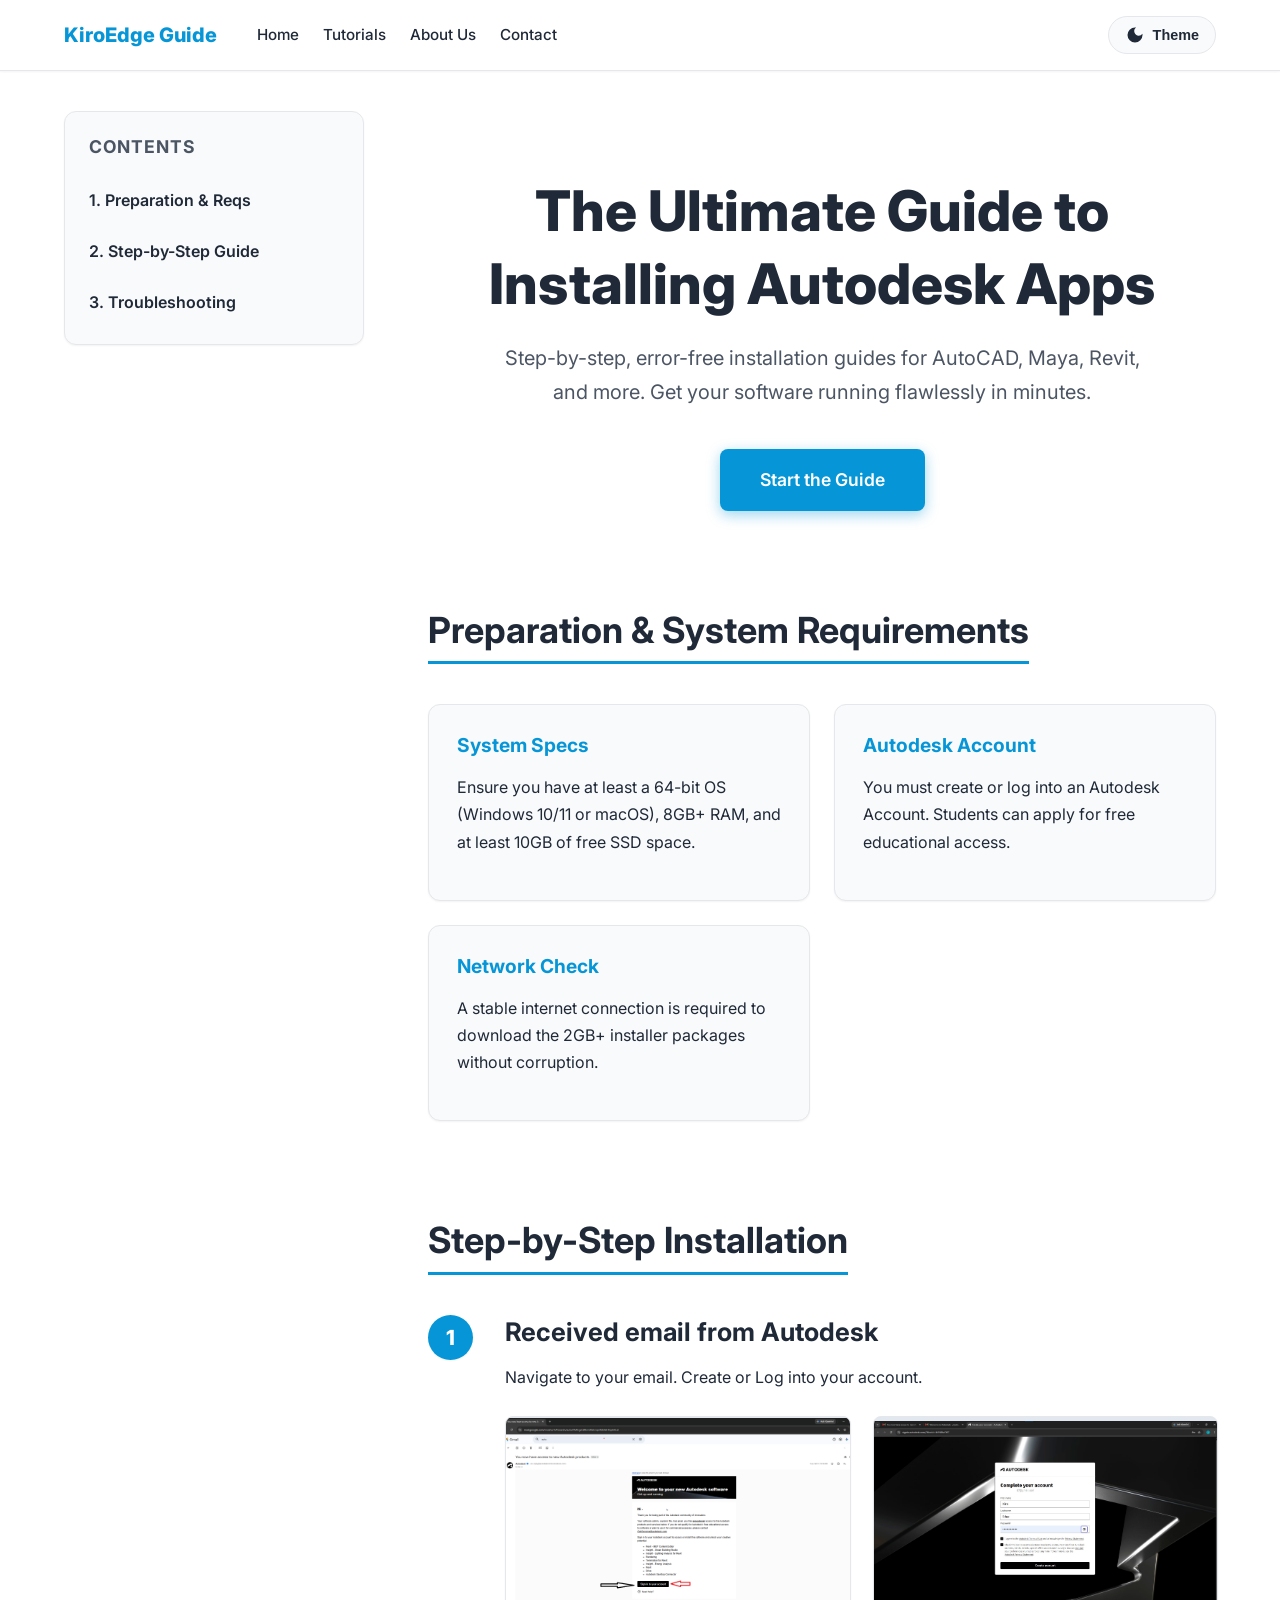
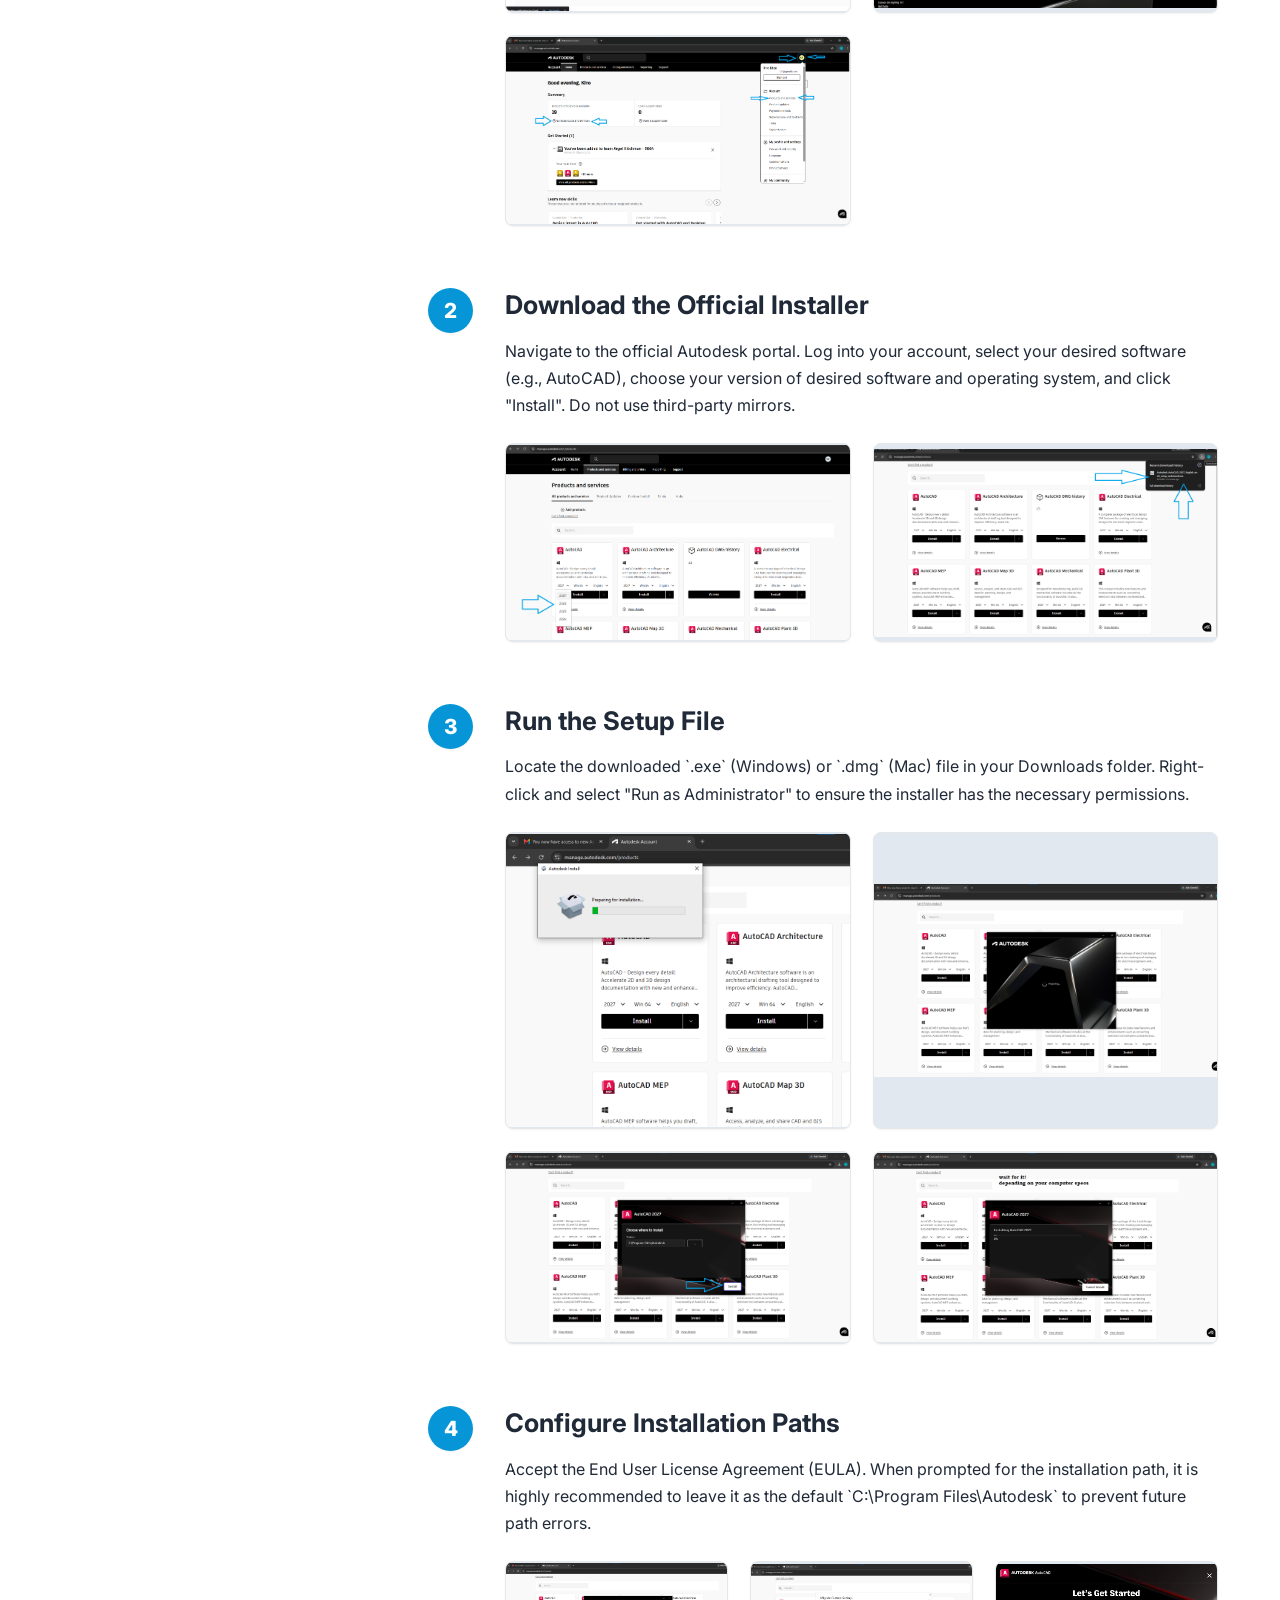
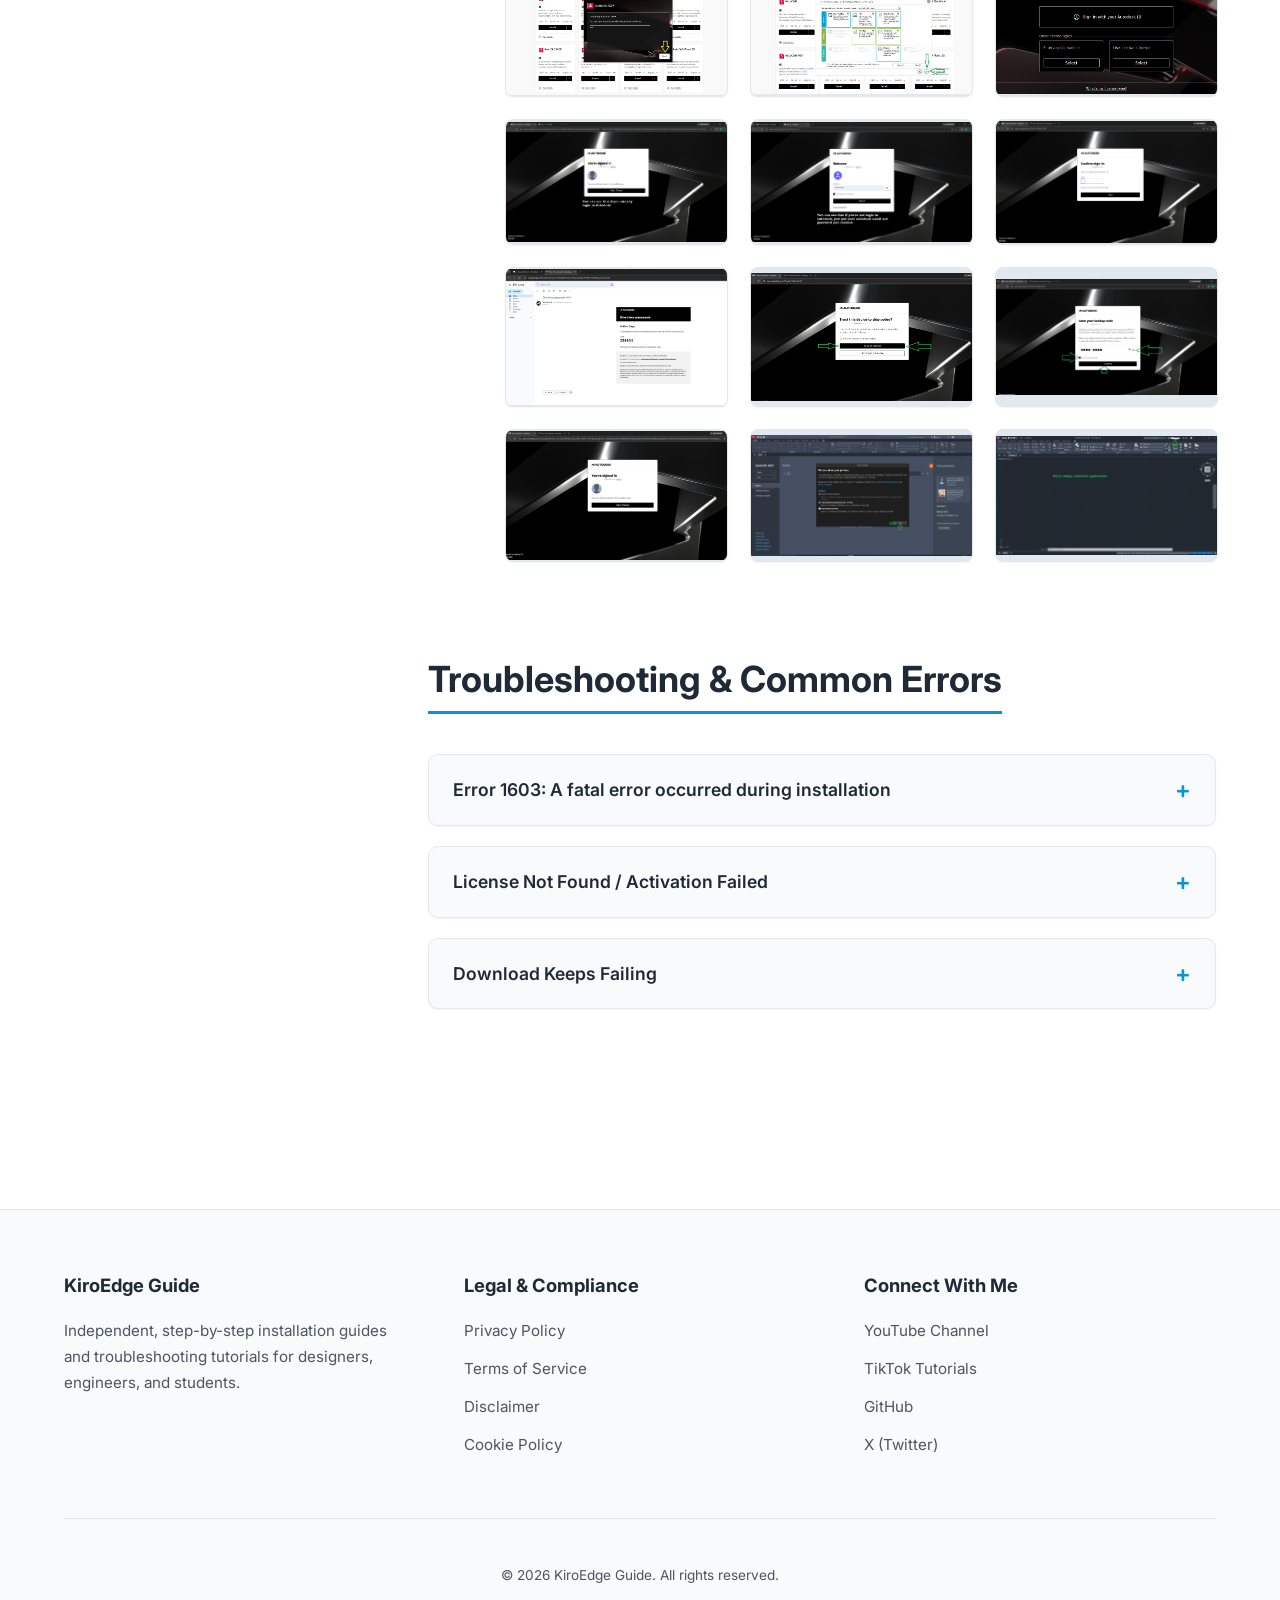
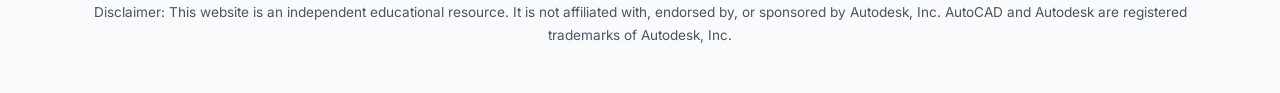
==== index.html @ 57447c9e "Add files via upload" ====
<!DOCTYPE html>
<html lang="en" data-theme="light">
<head>
    <meta charset="UTF-8">
    <meta name="viewport" content="width=device-width, initial-scale=1.0">
    <title>The Ultimate Guide to Installing Autodesk Apps</title>
    <link href="https://fonts.googleapis.com/css2?family=Inter:wght@300;400;500;600;800&display=swap" rel="stylesheet">
    <link rel="stylesheet" href="styles.css">
</head>
<body>

    <header>
        <div class="header-left">
            <div class="logo">KiroEdge Guide</div>
            <nav class="main-nav">
                <a href="/">Home</a>
                <a href="#tutorial">Tutorials</a>
                <a href="/about.html">About Us</a>
                <a href="/contact.html">Contact</a>
            </nav>
        </div>
        <button class="theme-toggle" onclick="toggleTheme()" aria-label="Toggle Dark Mode">
            <svg width="20" height="20" fill="currentColor" viewBox="0 0 24 24"><path d="M12 3a9 9 0 1 0 9 9c0-.46-.04-.92-.1-1.36a5.389 5.389 0 0 1-4.4 2.26 5.403 5.403 0 0 1-3.14-9.8c-.44-.06-.9-.1-1.36-.1z"/></svg>
            Theme
        </button>
    </header>

    <div class="container">
        
        <aside class="toc">
            <h3>Contents</h3>
            <a href="#prep">1. Preparation & Reqs</a>
            <a href="#tutorial">2. Step-by-Step Guide</a>
            <a href="#troubleshooting">3. Troubleshooting</a>
        </aside>

        <main class="content">
            
            <div class="hero">
                <h1>The Ultimate Guide to Installing Autodesk Apps</h1>
                <p>Step-by-step, error-free installation guides for AutoCAD, Maya, Revit, and more. Get your software running flawlessly in minutes.</p>
                <a href="#prep" class="btn-primary">Start the Guide</a>
            </div>

            <section id="prep">
                <h2 class="section-title">Preparation & System Requirements</h2>
                <div class="prep-grid">
                    <div class="prep-card">
                        <h4>System Specs</h4>
                        <p>Ensure you have at least a 64-bit OS (Windows 10/11 or macOS), 8GB+ RAM, and at least 10GB of free SSD space.</p>
                    </div>
                    <div class="prep-card">
                        <h4>Autodesk Account</h4>
                        <p>You must create or log into an Autodesk Account. Students can apply for free educational access.</p>
                    </div>
                    <div class="prep-card">
                        <h4>Network Check</h4>
                        <p>A stable internet connection is required to download the 2GB+ installer packages without corruption.</p>
                    </div>
                </div>
            </section>

            <section id="tutorial">
                <h2 class="section-title">Step-by-Step Installation</h2>

                 <div class="step">
                    <div class="step-number">1</div>
                    <div class="step-content">
                        <h3>Received email from Autodesk</h3>
                        <p>Navigate to your email. Create or Log into your account.</p>
                        <!-- Grid wrapper for multiple images -->
                        <div class="image-gallery">
                            <img src="/img/step1.png" alt="Email received from Autodesk" class="tutorial-img">
                            <img src="/img/step2.jpg" alt="Account creation screen" class="tutorial-img">
                            <img src="/img/step3.png" alt="Login portal" class="tutorial-img">
                        </div>
                    </div>
                </div>
                
                <div class="step">
                    <div class="step-number">2</div>
                    <div class="step-content">
                        <h3>Download the Official Installer</h3>
                        <p>Navigate to the official Autodesk portal. Log into your account, select your desired software (e.g., AutoCAD), choose your version of desired software and operating system, and click "Install". Do not use third-party mirrors.</p>
                        <div class="image-gallery">
                            <img src="/img/step4.png" alt="Software selection screen" class="tutorial-img">
                            <img src="/img/step5.png" alt="Clicking the install button" class="tutorial-img">
                        </div>
                    </div>
                </div>

                <div class="step">
                    <div class="step-number">3</div>
                    <div class="step-content">
                        <h3>Run the Setup File</h3>
                        <p>Locate the downloaded `.exe` (Windows) or `.dmg` (Mac) file in your Downloads folder. Right-click and select "Run as Administrator" to ensure the installer has the necessary permissions.</p>
                        <div class="image-gallery">
                            <img src="/img/step6.png" alt="Locating the download file" class="tutorial-img">
                            <img src="/img/step7.png" alt="Run as Administrator option" class="tutorial-img">
                            <img src="/img/step8.png" alt="Allowing system permissions" class="tutorial-img">
                            <img src="/img/step9.png" alt="Installer extracting files" class="tutorial-img">
                        </div>
                    </div>
                </div>

                <div class="step">
                    <div class="step-number">4</div>
                    <div class="step-content">
                        <h3>Configure Installation Paths</h3>
                        <p>Accept the End User License Agreement (EULA). When prompted for the installation path, it is highly recommended to leave it as the default `C:\Program Files\Autodesk` to prevent future path errors.</p>
                        <div class="image-gallery large-gallery">
                            <img src="/img/step10.png" alt="EULA screen" class="tutorial-img">
                            <img src="/img/step11.png" alt="Accepting terms" class="tutorial-img">
                            <img src="/img/step 12.jpg" alt="Path selection" class="tutorial-img">
                            <img src="/img/step13.png" alt="Default installation path" class="tutorial-img">
                            <img src="/img/step14.png" alt="Component selection" class="tutorial-img">
                            <img src="/img/step15.png" alt="Installation progress 1" class="tutorial-img">
                            <img src="/img/step16.png" alt="Installation progress 2" class="tutorial-img">
                            <img src="/img/step17.png" alt="Installation progress 3" class="tutorial-img">
                            <img src="/img/step18.png" alt="Completing setup" class="tutorial-img">
                            <img src="/img/step19.png" alt="Restart prompt" class="tutorial-img">
                            <img src="/img/step20.png" alt="Desktop icon created" class="tutorial-img">
                            <img src="/img/step21.png" alt="Launching application" class="tutorial-img">
                        </div>
                    </div>
                </div>
            </section>

            <section id="troubleshooting">
                <h2 class="section-title">Troubleshooting & Common Errors</h2>
                
                <details>
                    <summary>Error 1603: A fatal error occurred during installation</summary>
                    <div class="details-content">
                        <p>This is usually caused by conflicting background processes or lack of disk space. Fix it by: 
                        <br><br>1. Clearing your `%TEMP%` folder.
                        <br>2. Temporarily disabling your antivirus software.
                        <br>3. Ensuring you have administrator privileges.</p>
                    </div>
                </details>

                <details>
                    <summary>License Not Found / Activation Failed</summary>
                    <div class="details-content">
                        <p>Ensure you are signed in to the Autodesk Desktop App with the exact email tied to your subscription or student license. If the issue persists, run the Autodesk Licensing Support Tool.</p>
                    </div>
                </details>

                <details>
                    <summary>Download Keeps Failing</summary>
                    <div class="details-content">
                        <p>Instead of the standard "Install Now" option, go back to the Autodesk portal and select "Download Now" or "Browser Download" to get the full offline installer file.</p>
                    </div>
                </details>
            </section>

        </main>
    </div>

    <footer class="site-footer">
        <div class="footer-content">
            <div class="footer-section">
                <h4>KiroEdge Guide</h4>
                <p>Independent, step-by-step installation guides and troubleshooting tutorials for designers, engineers, and students.</p>
            </div>

            <div class="footer-section">
                <h4>Legal & Compliance</h4>
                <!-- FIXED BROKEN URL BELOW -->
                <a href="/privacy&policy.html">Privacy Policy</a>
                <a href="/terms-of-services.html">Terms of Service</a>
                <a href="/disclaimer.html">Disclaimer</a>
                <a href="/cookie-policy.html">Cookie Policy</a>
            </div>

            <div class="footer-section">
                <h4>Connect With Me</h4>
                <a href="https://youtube.com/@yourchannel" target="_blank" rel="noopener noreferrer">YouTube Channel</a>
                <a href="https://tiktok.com/@yourhandle" target="_blank" rel="noopener noreferrer">TikTok Tutorials</a>
                <a href="https://github.com/yourhandle" target="_blank" rel="noopener noreferrer">GitHub</a>
                <a href="https://twitter.com/yourhandle" target="_blank" rel="noopener noreferrer">X (Twitter)</a>
            </div>
        </div>

        <div class="footer-bottom">
            <p>&copy; 2026 KiroEdge Guide. All rights reserved.</p>
            <p>Disclaimer: This website is an independent educational resource. It is not affiliated with, endorsed by, or sponsored by Autodesk, Inc. AutoCAD and Autodesk are registered trademarks of Autodesk, Inc.</p>
        </div>
    </footer>

    <!-- Image Preview Modal (Lightbox) -->
    <div id="imageModal" class="modal" onclick="closeModal(event)">
        <span class="close-modal" onclick="closeModal(event)">&times;</span>
        <img class="modal-content" id="modalImg">
    </div>

    <script src="script.js"></script>
</body>
</html>
---- styles.css ----
/* --- CSS Variables & Theming --- */
:root {
    --bg-color: #ffffff;
    --text-main: #1f2937; 
    --text-muted: #4b5563;
    --accent: #0696d7; 
    --accent-hover: #047aa5;
    --card-bg: #f9fafb;
    --border: #e5e7eb;
    --placeholder-bg: #e2e8f0;
    --shadow-sm: 0 1px 2px 0 rgba(0, 0, 0, 0.05);
    --shadow-md: 0 4px 6px -1px rgba(0, 0, 0, 0.1), 0 2px 4px -1px rgba(0, 0, 0, 0.06);
    --shadow-btn: 0 4px 14px 0 rgba(6, 150, 215, 0.39);
}

[data-theme="dark"] {
    --bg-color: #111827;
    --text-main: #f3f4f6;
    --text-muted: #9ca3af;
    --card-bg: #1f2937;
    --border: #374151;
    --placeholder-bg: #374151;
    --shadow-btn: 0 4px 14px 0 rgba(6, 150, 215, 0.2);
}

/* --- Global Styles --- */
html { scroll-behavior: smooth; }
body {
    font-family: 'Inter', system-ui, sans-serif;
    background-color: var(--bg-color);
    color: var(--text-main);
    margin: 0;
    line-height: 1.7;
    transition: background-color 0.3s, color 0.3s;
}
h1, h2, h3, h4 { margin-top: 0; line-height: 1.3; }
a { color: var(--accent); text-decoration: none; transition: color 0.2s; }
a:hover { text-decoration: underline; color: var(--accent-hover); }

/* --- Top Navigation --- */
header {
    display: flex;
    justify-content: space-between;
    align-items: center;
    padding: 1rem 5%;
    border-bottom: 1px solid var(--border);
    position: sticky;
    top: 0;
    background: var(--bg-color);
    z-index: 1000;
    box-shadow: var(--shadow-sm);
}
.header-left {
    display: flex;
    align-items: center;
    gap: 2.5rem;
}
.logo { font-weight: 800; font-size: 1.25rem; color: var(--accent); white-space: nowrap; }
.main-nav {
    display: flex;
    gap: 1.5rem;
    flex-wrap: wrap; 
}
.main-nav a {
    color: var(--text-main);
    font-weight: 500;
    font-size: 0.95rem;
}
.main-nav a:hover { color: var(--accent); text-decoration: none; }

/* UX UPGRADE: Modern Toggle Button */
.theme-toggle {
    display: flex;
    align-items: center;
    gap: 0.5rem;
    background: var(--card-bg);
    border: 1px solid var(--border);
    color: var(--text-main);
    padding: 0.5rem 1rem;
    border-radius: 50px; /* Pill shape */
    cursor: pointer;
    font-weight: 600;
    font-size: 0.9rem;
    white-space: nowrap;
    transition: all 0.2s ease;
}
.theme-toggle:hover {
    background: var(--border);
    transform: translateY(-1px);
}
.theme-toggle:active {
    transform: translateY(0);
}

/* --- Layout: Sidebar & Main Content --- */
.container {
    display: flex;
    max-width: 1200px;
    margin: 0 auto;
    padding: 2.5rem 5%;
    gap: 4rem;
}

/* Sticky Table of Contents */
.toc {
    flex: 0 0 250px;
    position: sticky;
    top: 90px; 
    height: max-content;
    display: flex;
    flex-direction: column;
    gap: 1rem;
    background: var(--card-bg);
    padding: 1.5rem;
    border-radius: 12px;
    border: 1px solid var(--border);
    box-shadow: var(--shadow-sm);
}
.toc h3 { font-size: 1.1rem; text-transform: uppercase; color: var(--text-muted); letter-spacing: 1px; margin-bottom: 0.5rem; }
.toc a { color: var(--text-main); font-weight: 600; padding: 0.25rem 0; }
.toc a:hover { color: var(--accent); text-decoration: none; padding-left: 5px; transition: padding 0.2s; }

.content { flex: 1; min-width: 0; }

/* --- Hero Section & Primary Button UX --- */
.hero { text-align: center; padding: 4rem 0 5rem; }
.hero h1 { font-size: clamp(2.2rem, 5vw, 3.5rem); font-weight: 800; margin-bottom: 1.2rem; }
.hero p { font-size: clamp(1.1rem, 2vw, 1.25rem); color: var(--text-muted); margin-bottom: 2.5rem; max-width: 650px; margin-inline: auto; }

/* UX UPGRADE: Primary Action Button */
.btn-primary {
    background: var(--accent);
    color: white;
    padding: 1rem 2.5rem;
    border-radius: 8px;
    font-size: 1.1rem;
    font-weight: 600;
    display: inline-block;
    transition: all 0.3s ease;
    box-shadow: var(--shadow-btn);
}
.btn-primary:hover { 
    background: var(--accent-hover); 
    color: white; 
    text-decoration: none; 
    transform: translateY(-3px); /* Lifts up off the page */
    box-shadow: 0 6px 20px rgba(6, 150, 215, 0.45);
}
.btn-primary:active {
    transform: translateY(-1px);
}

/* --- Sections General --- */
section { margin-bottom: 5rem; padding-top: 1rem; }
.section-title { font-size: clamp(1.75rem, 4vw, 2.25rem); border-bottom: 3px solid var(--accent); display: inline-block; padding-bottom: 0.5rem; margin-bottom: 2.5rem; }

/* --- Preparation Grid --- */
.prep-grid { display: grid; grid-template-columns: repeat(auto-fit, minmax(260px, 1fr)); gap: 1.5rem; }
.prep-card {
    background: var(--card-bg);
    border: 1px solid var(--border);
    padding: 1.75rem;
    border-radius: 12px;
    box-shadow: var(--shadow-sm);
    transition: transform 0.2s;
}
.prep-card:hover { transform: translateY(-3px); box-shadow: var(--shadow-md); }
.prep-card h4 { color: var(--accent); font-size: 1.2rem; margin-bottom: 0.75rem; }

/* --- Step-by-Step Timeline --- */
.step { display: flex; gap: 2rem; margin-bottom: 4rem; }
.step-number {
    flex: 0 0 45px;
    height: 45px;
    background: var(--accent);
    color: white;
    border-radius: 50%;
    display: flex;
    align-items: center;
    justify-content: center;
    font-weight: 800;
    font-size: 1.3rem;
    box-shadow: var(--shadow-sm);
}
.step-content { flex: 1; }
.step-content h3 { font-size: 1.6rem; margin-bottom: 0.75rem; }

/* UX UPGRADE: Image Gallery Grid for Multiple Screenshots */
.image-gallery {
    display: grid;
    grid-template-columns: repeat(auto-fit, minmax(250px, 1fr));
    gap: 1.5rem;
    margin-top: 1.5rem;
}
/* If there are tons of images (like Step 4), make the grid tighter */
.large-gallery {
    grid-template-columns: repeat(auto-fit, minmax(180px, 1fr));
}

.tutorial-img {
    width: 100%;                  
    height: 100%;
    max-height: 350px;            
    object-fit: contain;          
    background-color: var(--placeholder-bg); 
    border: 1px solid var(--border);
    border-radius: 8px;           
    box-shadow: var(--shadow-sm); 
    cursor: zoom-in;
    transition: transform 0.2s ease, box-shadow 0.2s ease;
}
.tutorial-img:hover {
    transform: scale(1.03); 
    border-color: var(--accent);
    box-shadow: var(--shadow-md);
}

/* --- Troubleshooting Accordion --- */
details {
    background: var(--card-bg);
    border: 1px solid var(--border);
    border-radius: 10px;
    margin-bottom: 1.25rem;
    overflow: hidden;
    box-shadow: var(--shadow-sm);
    transition: all 0.3s ease;
}
details:hover { border-color: var(--accent); }
summary {
    padding: 1.25rem 1.5rem;
    font-weight: 600;
    font-size: 1.1rem;
    cursor: pointer;
    list-style: none;
    display: flex;
    justify-content: space-between;
    align-items: center;
}
summary::-webkit-details-marker { display: none; }
summary::after { content: '+'; font-size: 1.5rem; color: var(--accent); line-height: 1; transition: transform 0.3s; }
details[open] summary::after { transform: rotate(45deg); }
.details-content { padding: 0 1.5rem 1.5rem; margin-top: 0.5rem; color: var(--text-muted); }

/* --- Professional Footer --- */
.site-footer {
    background: var(--card-bg);
    border-top: 1px solid var(--border);
    padding: 4rem 5% 2rem;
    margin-top: 5rem;
}
.footer-content {
    display: grid;
    grid-template-columns: repeat(auto-fit, minmax(220px, 1fr));
    gap: 3rem;
    max-width: 1200px;
    margin: 0 auto 3rem;
}
.footer-section h4 { color: var(--text-main); font-size: 1.15rem; margin-bottom: 1.25rem; }
.footer-section p { color: var(--text-muted); font-size: 0.95rem; }
.footer-section a { display: block; color: var(--text-muted); margin-bottom: 0.75rem; font-size: 0.95rem; }
.footer-section a:hover { color: var(--accent); }
.footer-bottom { text-align: center; padding-top: 2rem; border-top: 1px solid var(--border); color: var(--text-muted); font-size: 0.85rem; }

/* =========================================
   IMAGE PREVIEW MODAL (LIGHTBOX)
   ========================================= */
.modal {
    display: none; 
    position: fixed;
    z-index: 9999; 
    left: 0; top: 0; width: 100%; height: 100%;
    background-color: rgba(0, 0, 0, 0.9); 
    backdrop-filter: blur(5px); 
    align-items: center;
    justify-content: center;
}
.modal-content {
    max-width: 90%;
    max-height: 90vh;
    border-radius: 8px;
    box-shadow: 0 15px 30px rgba(0,0,0,0.6);
    object-fit: contain;
    animation: zoomIn 0.3s cubic-bezier(0.175, 0.885, 0.32, 1.275); 
}
.close-modal {
    position: absolute;
    top: 25px;
    right: 40px;
    color: #f1f1f1;
    font-size: 45px;
    font-weight: bold;
    cursor: pointer;
    transition: color 0.2s, transform 0.2s;
}
.close-modal:hover { color: var(--accent); transform: scale(1.1); }
@keyframes zoomIn {
    from { transform: scale(0.9); opacity: 0; }
    to { transform: scale(1); opacity: 1; }
}

/* =========================================
   RESPONSIVE MEDIA QUERIES
   ========================================= */

@media (max-width: 1024px) {
    .container { gap: 2.5rem; }
    .toc { flex: 0 0 220px; }
}

@media (max-width: 850px) {
    /* Stack Header elements */
    header { flex-direction: column; gap: 1.25rem; padding: 1.25rem 5%; }
    .header-left { flex-direction: column; gap: 1.25rem; width: 100%; text-align: center; }
    .main-nav { justify-content: center; gap: 1.25rem; }

    /* Layout adjustments */
    .container { flex-direction: column; padding: 2rem 5%; }
    
    /* Make TOC sit at the top of content */
    .toc { position: static; width: 100%; box-sizing: border-box; margin-bottom: 1rem; }
    
    .hero { padding: 2rem 0 3rem; }
    
    /* Timeline adjustments */
    .step { flex-direction: column; gap: 1.25rem; margin-bottom: 3.5rem; }
    .step-number { margin-bottom: -0.5rem; width: 45px; }

    /* Grid layout adjustments for mobile */
    .image-gallery, .large-gallery {
        grid-template-columns: repeat(auto-fit, minmax(140px, 1fr));
        gap: 1rem;
    }
}
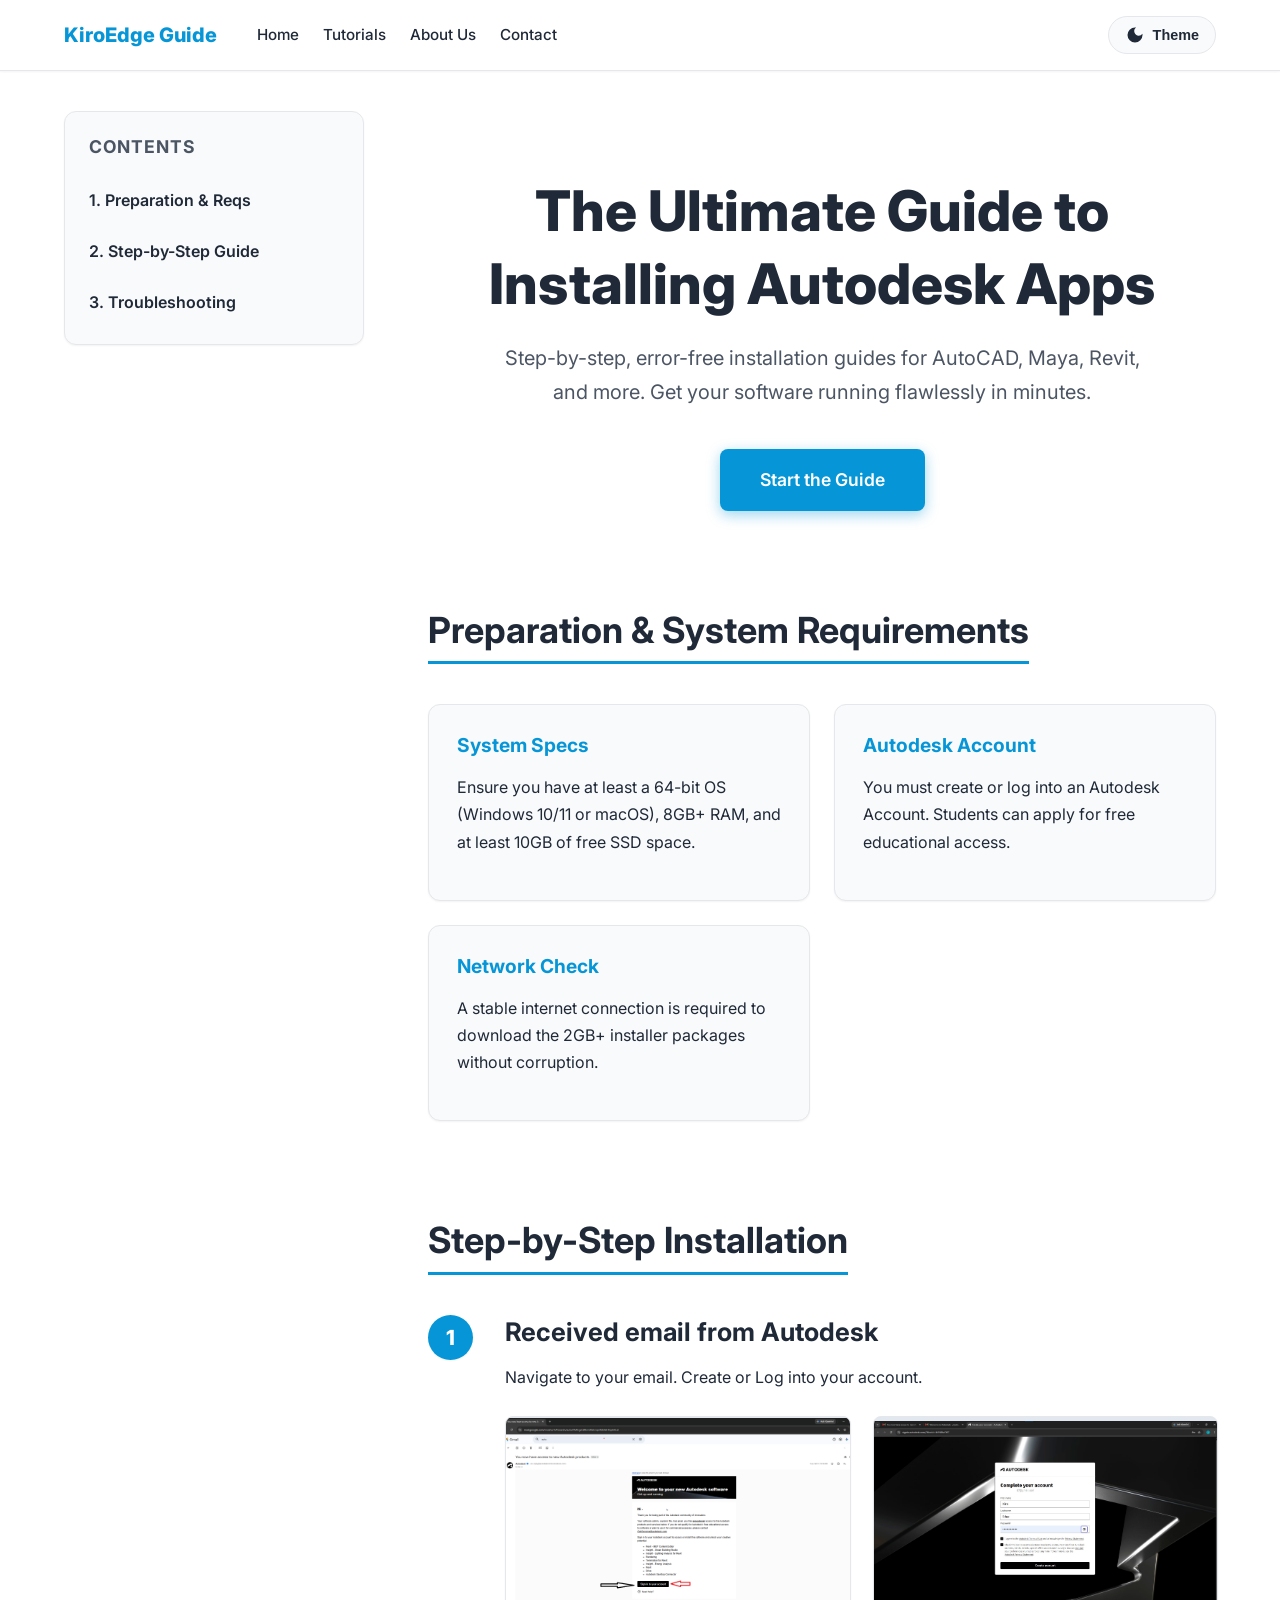
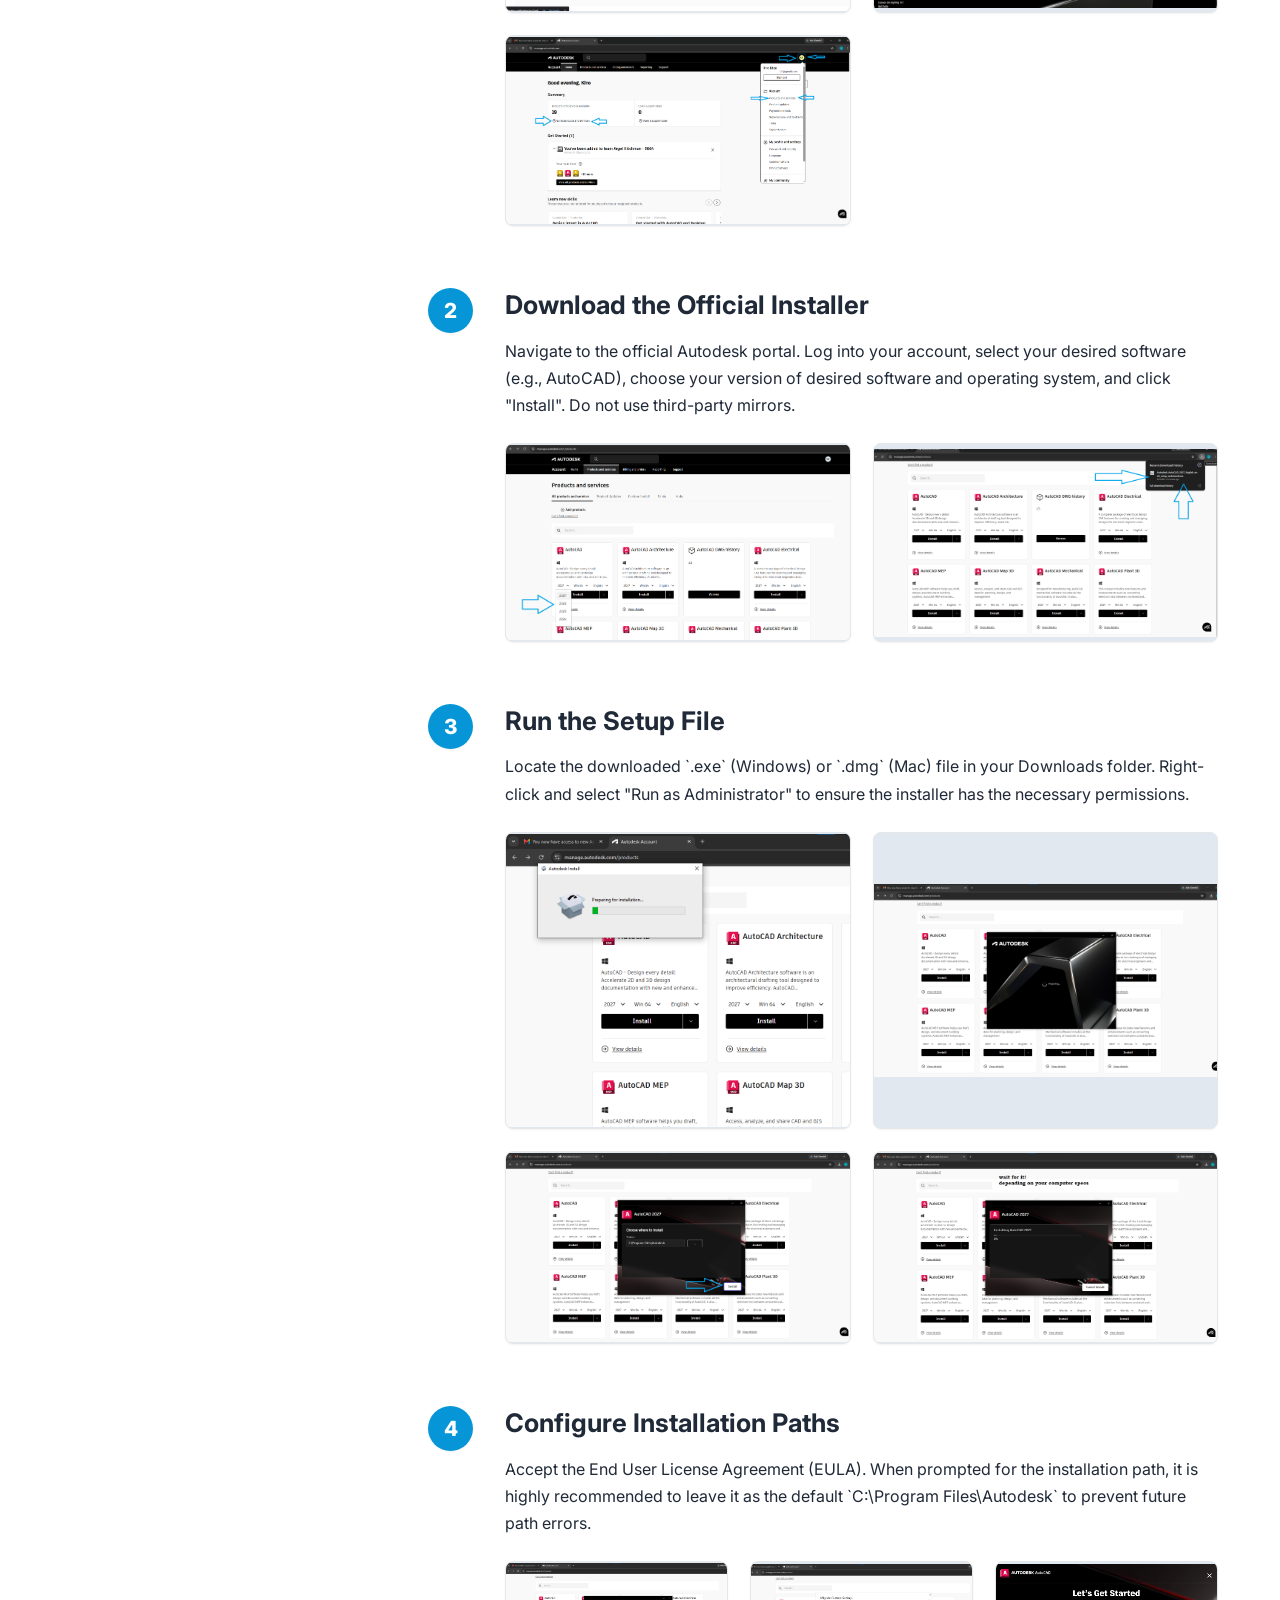
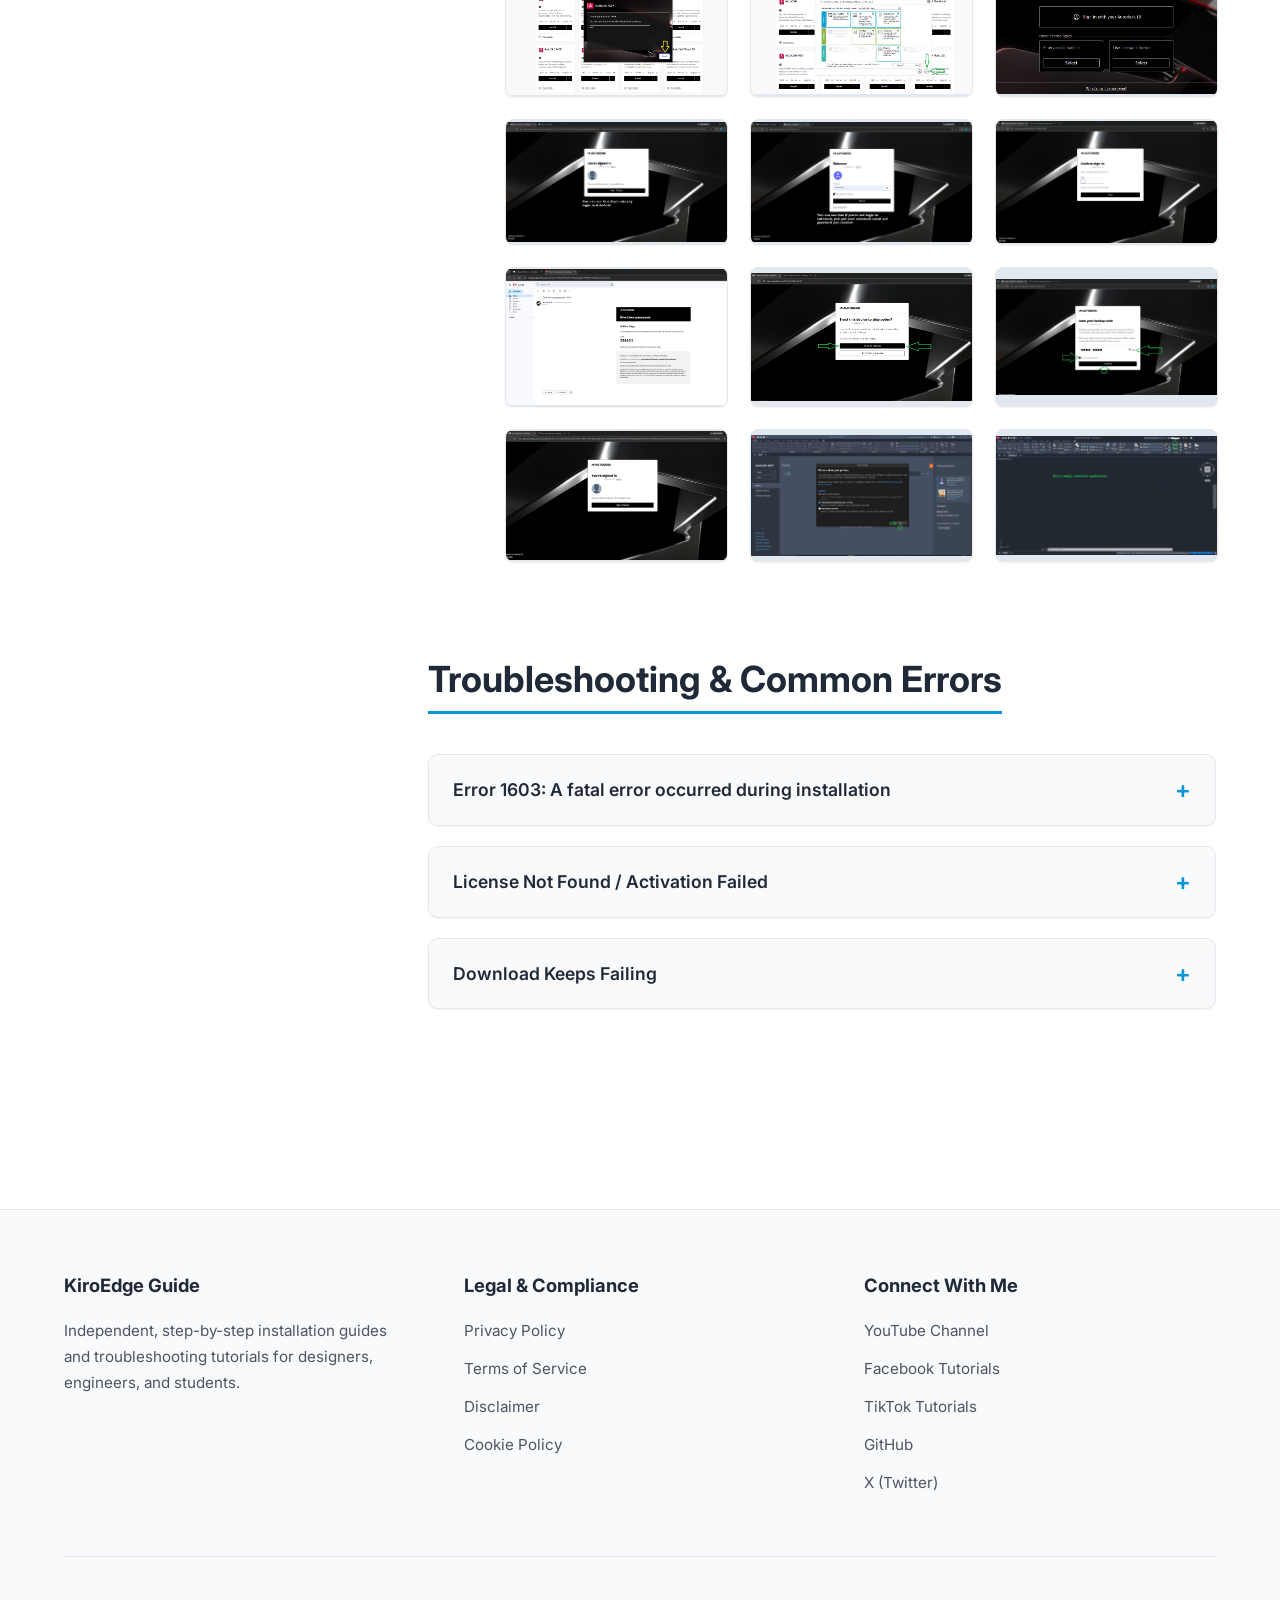
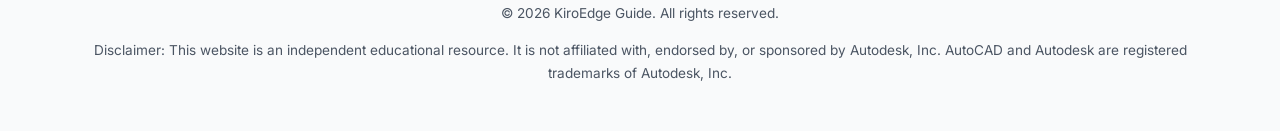
==== commit 7c250618: "Update index.html" ====
--- a/index.html
+++ b/index.html
@@ -175,9 +175,10 @@
 
             <div class="footer-section">
                 <h4>Connect With Me</h4>
-                <a href="https://youtube.com/@yourchannel" target="_blank" rel="noopener noreferrer">YouTube Channel</a>
+                <a href="https://youtube.com/@jirachigaming?si=Ky1QqIXQyq_hv-Rh" target="_blank" rel="noopener noreferrer">YouTube Channel</a>
+                <a href="https://www.facebook.com/share/1BSEcHb1Lq/" target="_blank" rel="noopener noreferrer">Facebook Tutorials</a>
                 <a href="https://tiktok.com/@yourhandle" target="_blank" rel="noopener noreferrer">TikTok Tutorials</a>
-                <a href="https://github.com/yourhandle" target="_blank" rel="noopener noreferrer">GitHub</a>
+                <a href="https://github.com/jmv718" target="_blank" rel="noopener noreferrer">GitHub</a>
                 <a href="https://twitter.com/yourhandle" target="_blank" rel="noopener noreferrer">X (Twitter)</a>
             </div>
         </div>
@@ -196,4 +197,4 @@
 
     <script src="script.js"></script>
 </body>
-</html>+</html>
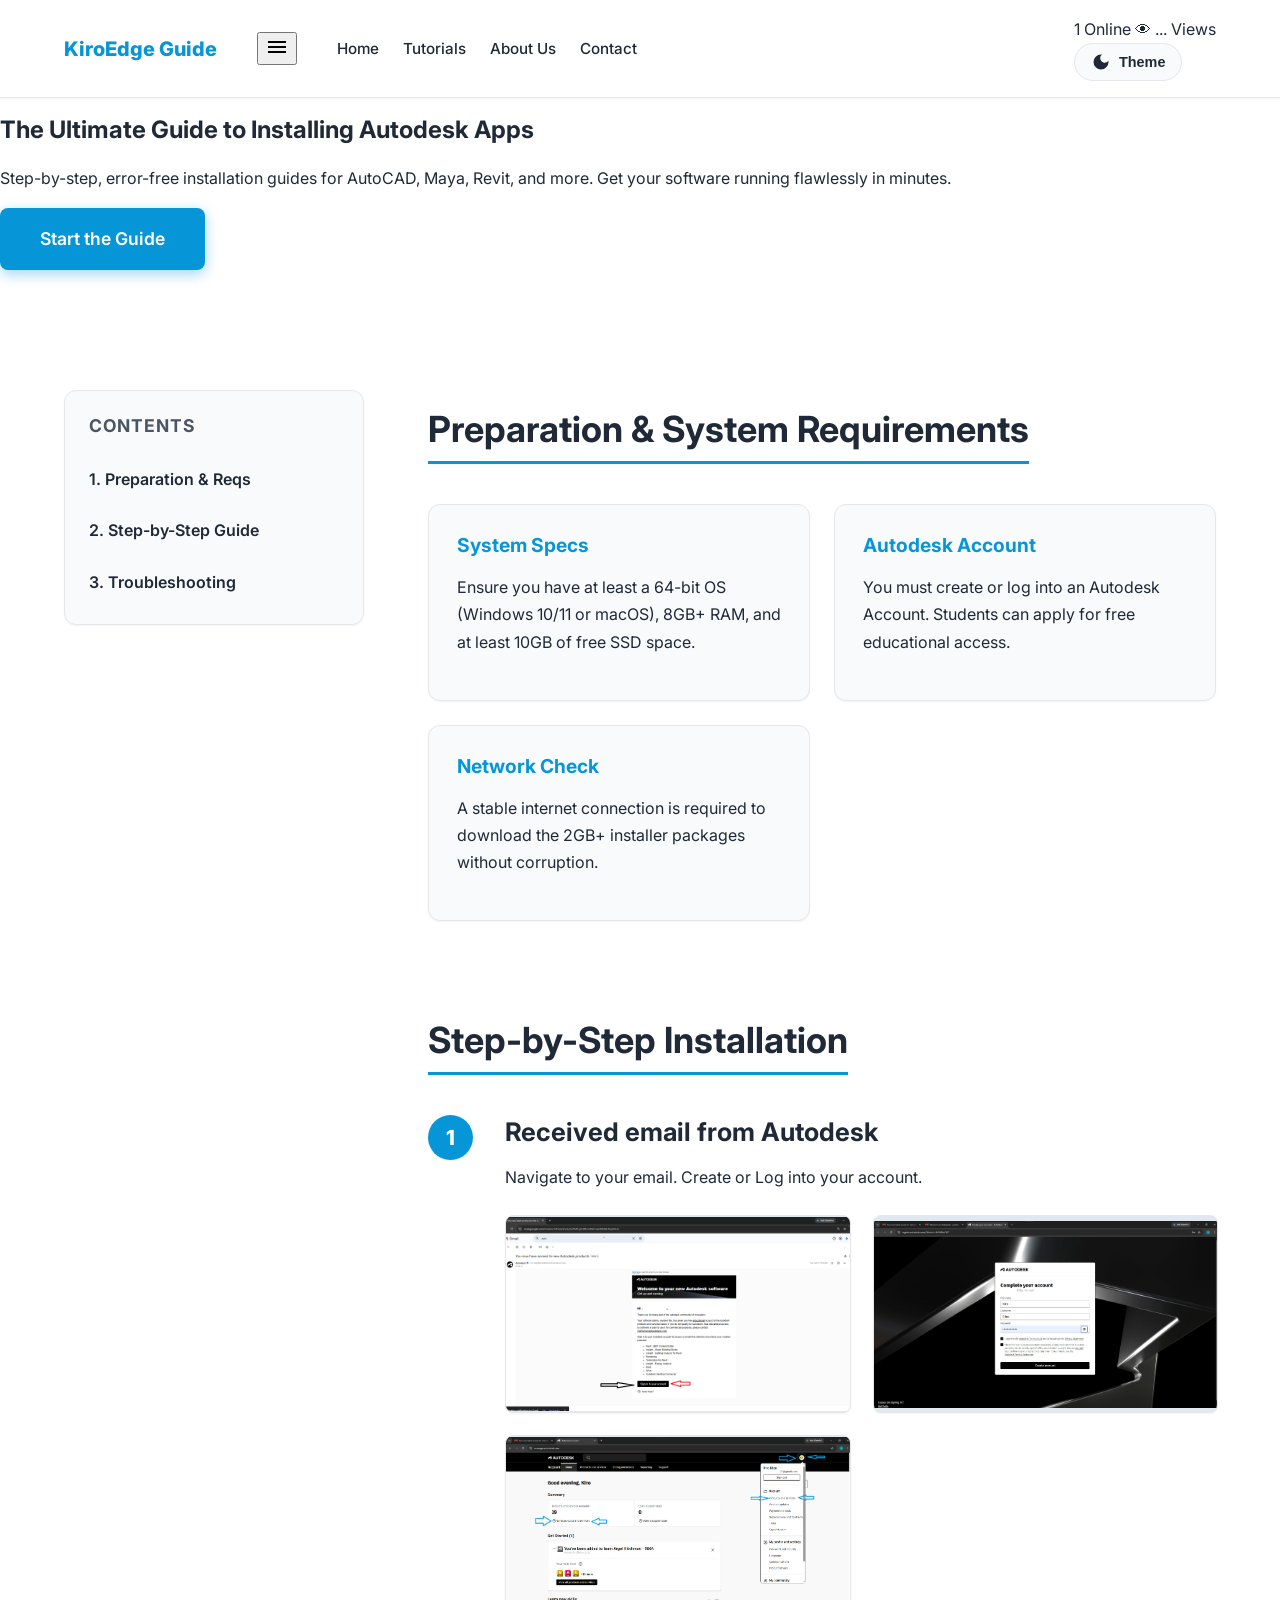
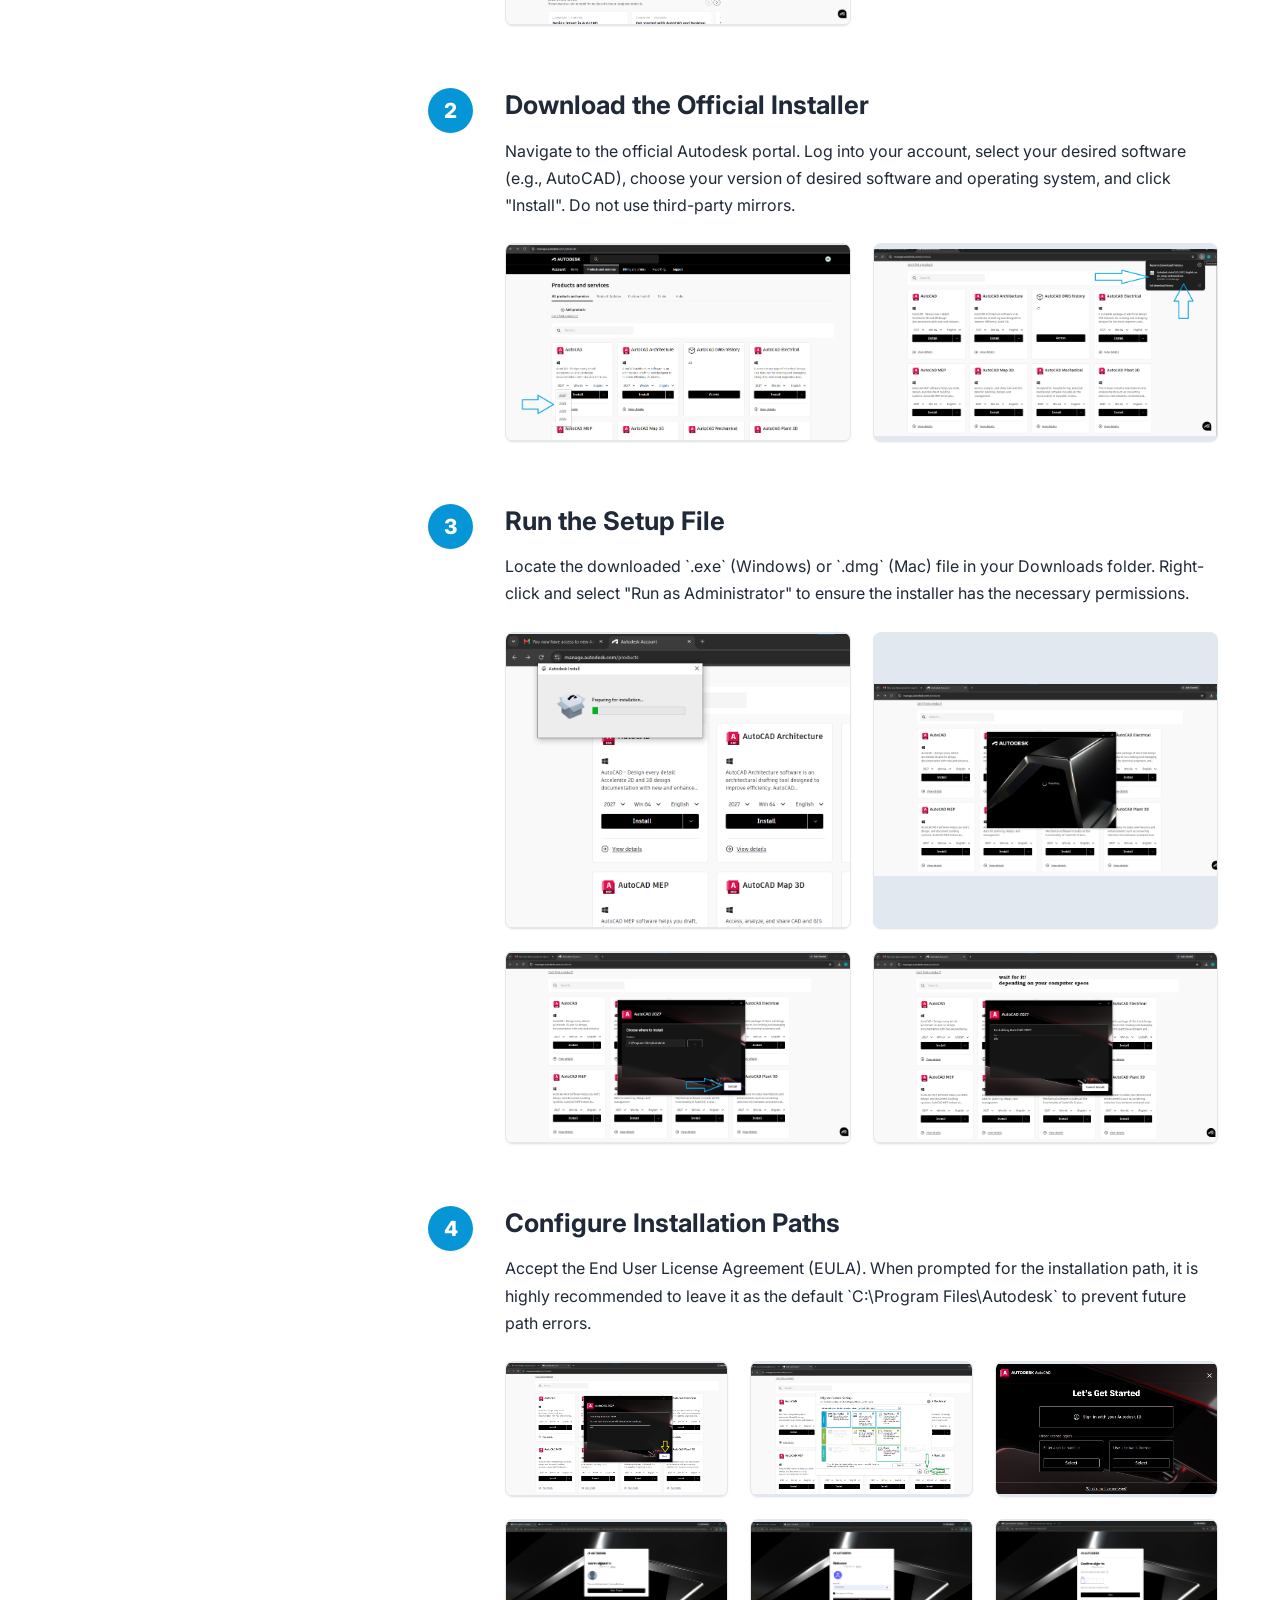
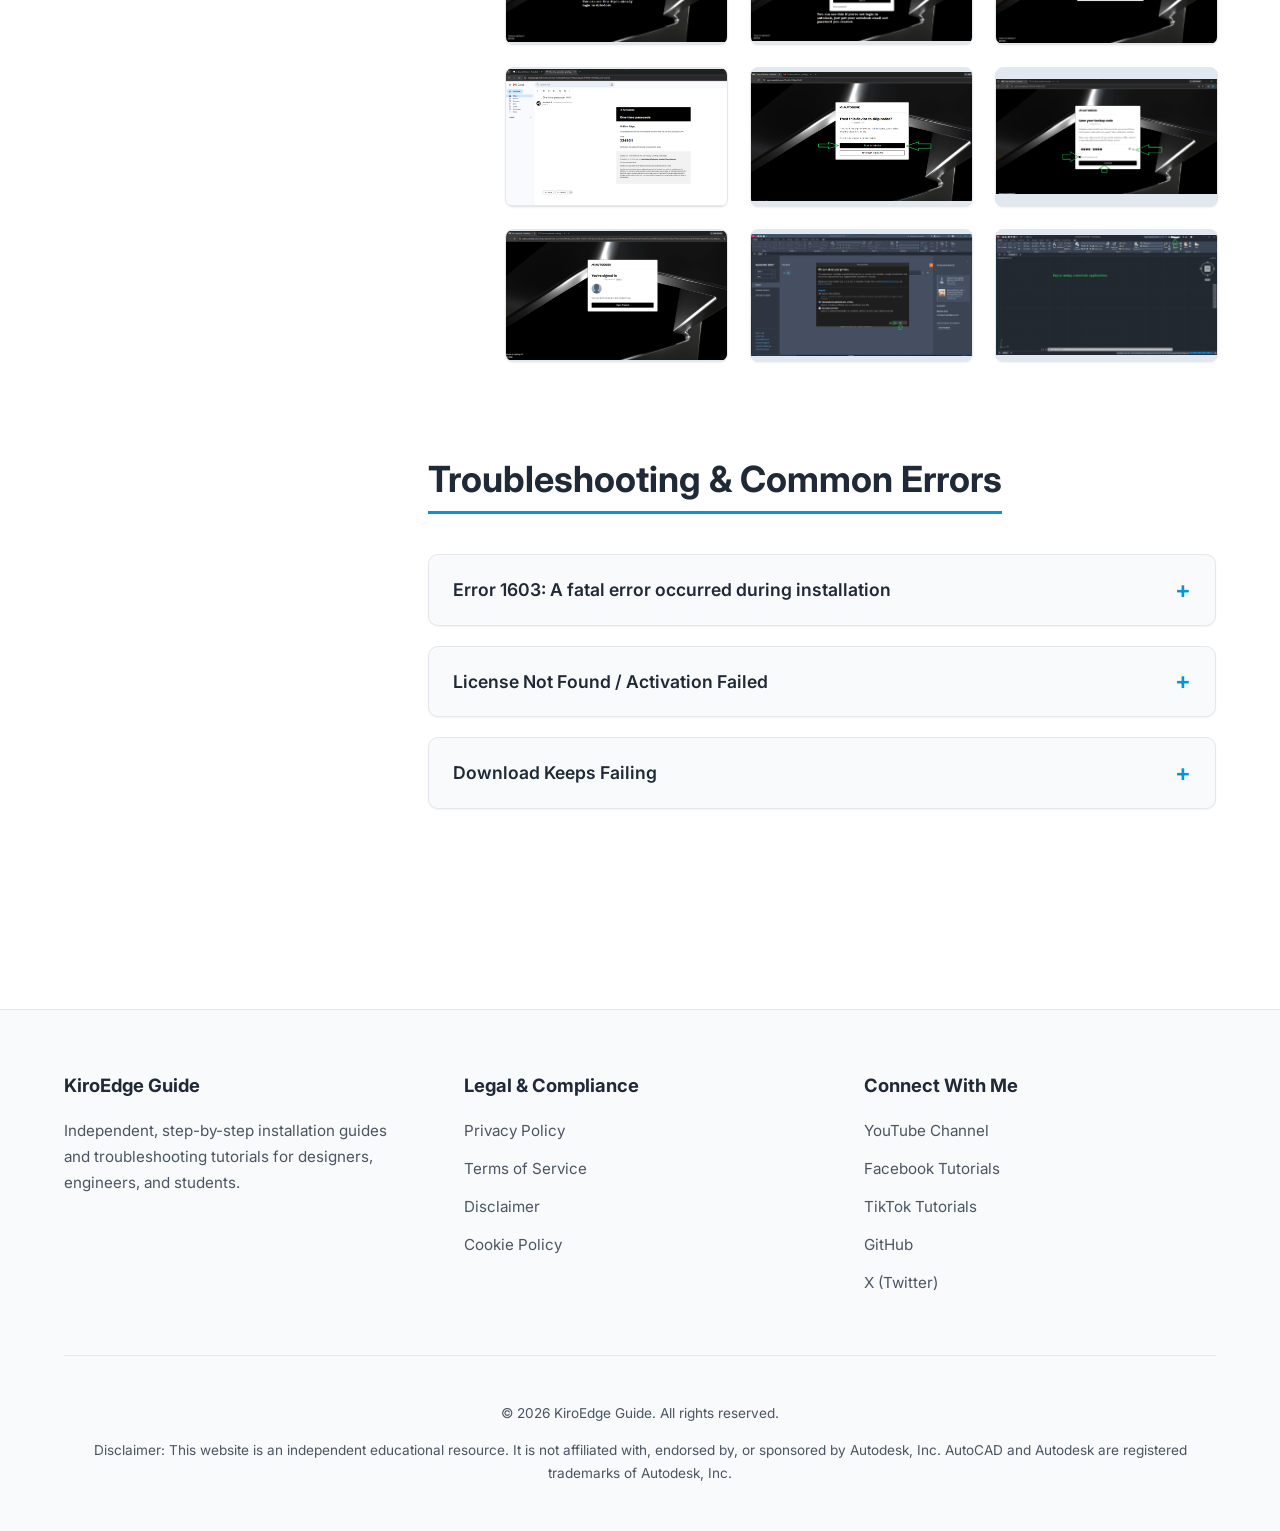
==== commit ed2ee25c: "Update index.html" ====
--- a/index.html
+++ b/index.html
@@ -3,27 +3,48 @@
 <head>
     <meta charset="UTF-8">
     <meta name="viewport" content="width=device-width, initial-scale=1.0">
-    <title>The Ultimate Guide to Installing Autodesk Apps</title>
+    <title>The Ultimate Guide to Installing Autodesk Apps | KiroEdge</title>
     <link href="https://fonts.googleapis.com/css2?family=Inter:wght@300;400;500;600;800&display=swap" rel="stylesheet">
     <link rel="stylesheet" href="styles.css">
-</head>
+
+    </head>
 <body>
 
     <header>
         <div class="header-left">
             <div class="logo">KiroEdge Guide</div>
-            <nav class="main-nav">
+            
+            <button class="mobile-menu-toggle" onclick="toggleMobileMenu()" aria-label="Open Menu">
+                <svg viewBox="0 0 24 24" width="24" height="24" fill="currentColor"><path d="M3 18h18v-2H3v2zm0-5h18v-2H3v2zm0-7v2h18V6H3z"/></svg>
+            </button>
+
+            <nav class="main-nav" id="mainNav">
                 <a href="/">Home</a>
                 <a href="#tutorial">Tutorials</a>
                 <a href="/about.html">About Us</a>
                 <a href="/contact.html">Contact</a>
             </nav>
         </div>
-        <button class="theme-toggle" onclick="toggleTheme()" aria-label="Toggle Dark Mode">
-            <svg width="20" height="20" fill="currentColor" viewBox="0 0 24 24"><path d="M12 3a9 9 0 1 0 9 9c0-.46-.04-.92-.1-1.36a5.389 5.389 0 0 1-4.4 2.26 5.403 5.403 0 0 1-3.14-9.8c-.44-.06-.9-.1-1.36-.1z"/></svg>
-            Theme
-        </button>
+        
+        <div class="header-right">
+            <div class="stats-badge" title="Live Website Traffic">
+                <span class="live-indicator"><span class="pulse"></span> <span id="liveCount">1</span> Online</span>
+                <span class="view-indicator">👁 <span id="viewCount">...</span> Views</span>
+            </div>
+            <button class="theme-toggle" onclick="toggleTheme()" aria-label="Toggle Dark Mode">
+                <svg width="20" height="20" fill="currentColor" viewBox="0 0 24 24"><path d="M12 3a9 9 0 1 0 9 9c0-.46-.04-.92-.1-1.36a5.389 5.389 0 0 1-4.4 2.26 5.403 5.403 0 0 1-3.14-9.8c-.44-.06-.9-.1-1.36-.1z"/></svg>
+                Theme
+            </button>
+        </div>
     </header>
+
+    <section class="hero-full">
+        <div class="hero-content">
+            <h1>The Ultimate Guide to Installing Autodesk Apps</h1>
+            <p>Step-by-step, error-free installation guides for AutoCAD, Maya, Revit, and more. Get your software running flawlessly in minutes.</p>
+            <a href="#prep" class="btn-primary">Start the Guide</a>
+        </div>
+    </section>
 
     <div class="container">
         
@@ -35,13 +56,6 @@
         </aside>
 
         <main class="content">
-            
-            <div class="hero">
-                <h1>The Ultimate Guide to Installing Autodesk Apps</h1>
-                <p>Step-by-step, error-free installation guides for AutoCAD, Maya, Revit, and more. Get your software running flawlessly in minutes.</p>
-                <a href="#prep" class="btn-primary">Start the Guide</a>
-            </div>
-
             <section id="prep">
                 <h2 class="section-title">Preparation & System Requirements</h2>
                 <div class="prep-grid">
@@ -68,7 +82,6 @@
                     <div class="step-content">
                         <h3>Received email from Autodesk</h3>
                         <p>Navigate to your email. Create or Log into your account.</p>
-                        <!-- Grid wrapper for multiple images -->
                         <div class="image-gallery">
                             <img src="/img/step1.png" alt="Email received from Autodesk" class="tutorial-img">
                             <img src="/img/step2.jpg" alt="Account creation screen" class="tutorial-img">
@@ -166,9 +179,8 @@
 
             <div class="footer-section">
                 <h4>Legal & Compliance</h4>
-                <!-- FIXED BROKEN URL BELOW -->
-                <a href="/privacy&policy.html">Privacy Policy</a>
-                <a href="/terms-of-services.html">Terms of Service</a>
+                <a href="/privacy-policy.html">Privacy Policy</a>
+                <a href="/terms-of-service.html">Terms of Service</a>
                 <a href="/disclaimer.html">Disclaimer</a>
                 <a href="/cookie-policy.html">Cookie Policy</a>
             </div>
@@ -189,7 +201,6 @@
         </div>
     </footer>
 
-    <!-- Image Preview Modal (Lightbox) -->
     <div id="imageModal" class="modal" onclick="closeModal(event)">
         <span class="close-modal" onclick="closeModal(event)">&times;</span>
         <img class="modal-content" id="modalImg">
